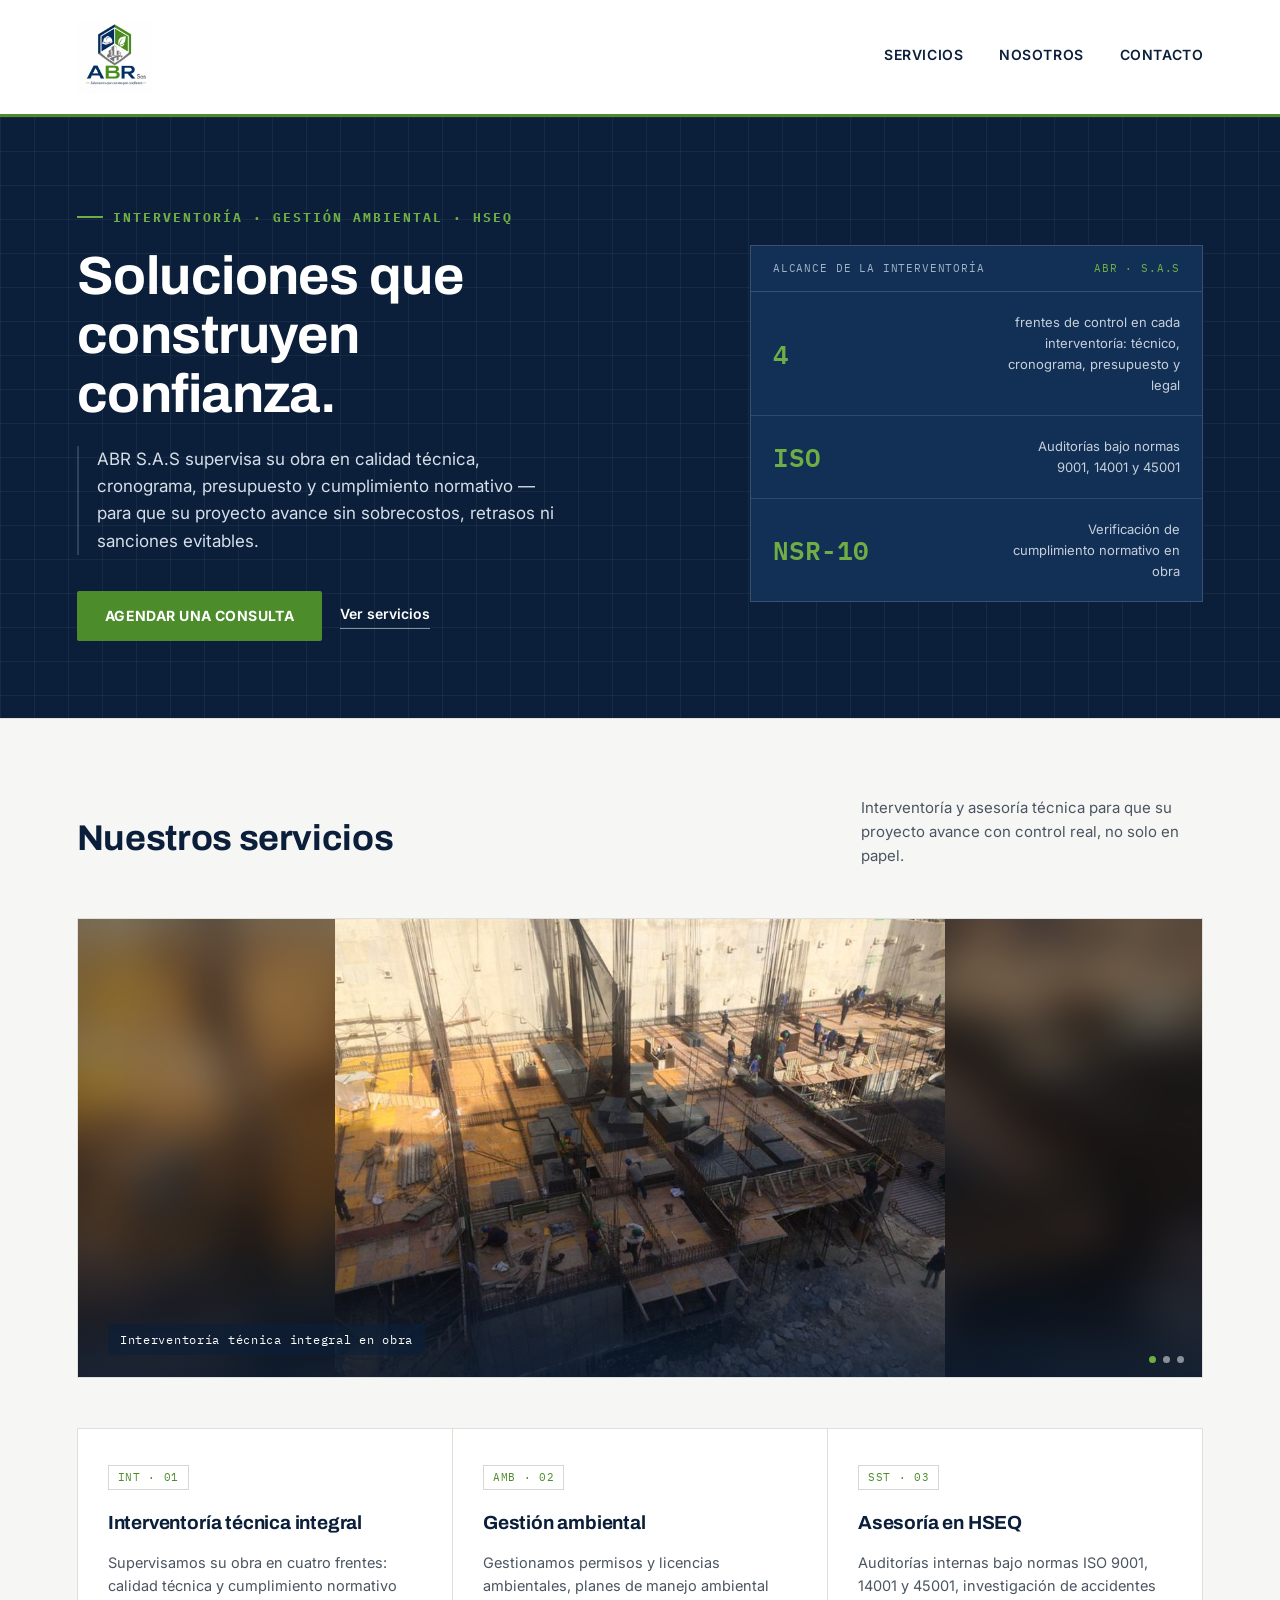
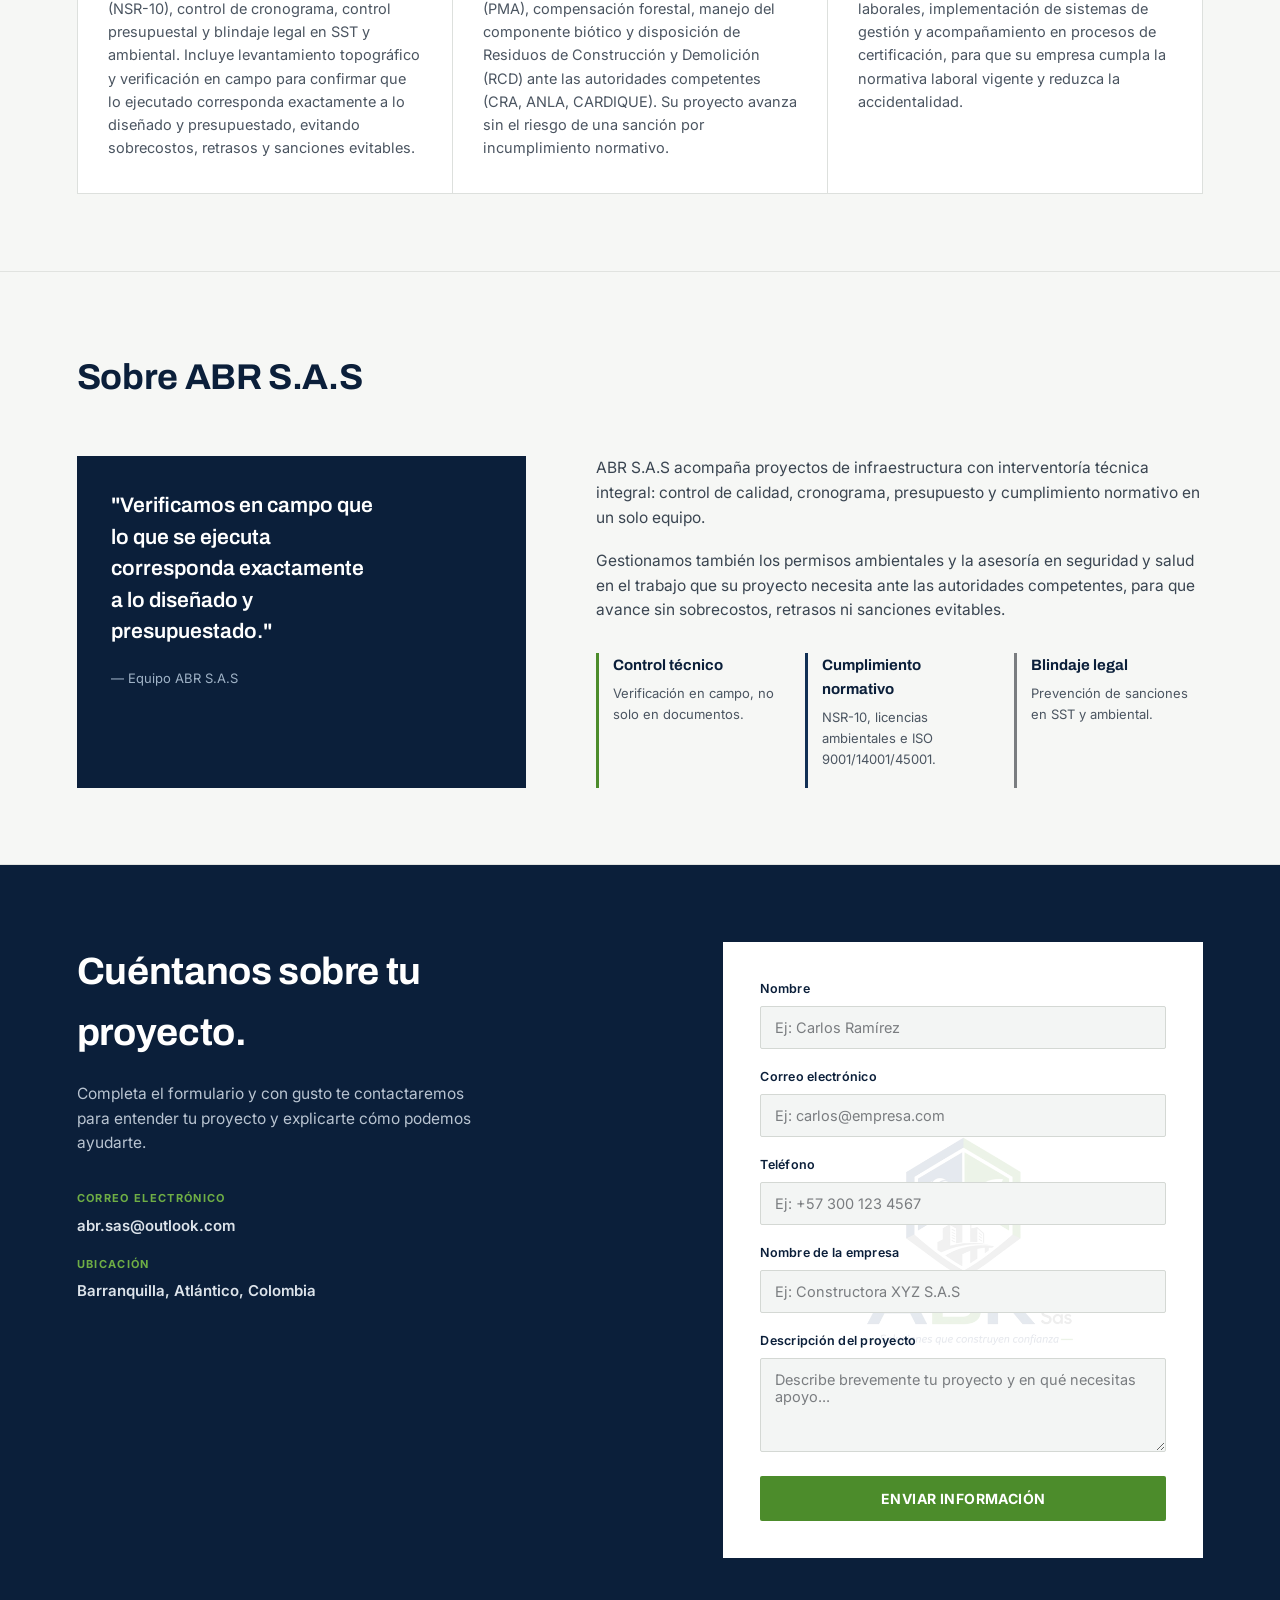
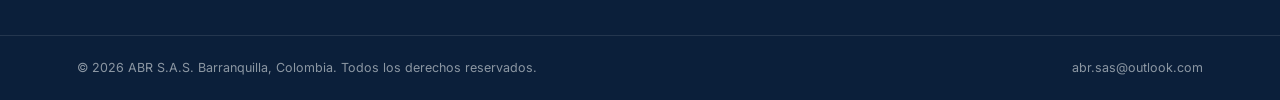
==== index.html @ 5c3ea440 "Ajustes de texto: quita DAMAB, simplifica SST/HSEQ a HSEQ, y afina una oración - Quita "DAMAB" de la" ====
<!DOCTYPE html>
<html lang="es">
<head>
<meta charset="UTF-8">
<meta name="viewport" content="width=device-width, initial-scale=1.0">
<title>ABR S.A.S | Interventoría Técnica, Gestión Ambiental y SST en Barranquilla</title>
<meta name="description" content="ABR S.A.S: interventoría técnica integral, levantamiento topográfico, gestión ambiental (PMA, licencias) y asesoría en HSEQ bajo ISO 9001, 14001 y 45001 para proyectos de construcción en Barranquilla y Colombia.">
<meta name="keywords" content="interventoría técnica construcción, levantamiento topográfico, NSR-10, gestión ambiental PMA, compensación forestal, licencias ambientales Barranquilla, HSEQ, ISO 9001 14001 45001, interventoría obra Colombia, ABR SAS">
<meta name="robots" content="index, follow">
<link rel="canonical" href="https://www.abrsas.com/">

<!-- Open Graph / redes sociales -->
<meta property="og:type" content="website">
<meta property="og:locale" content="es_CO">
<meta property="og:title" content="ABR S.A.S | Soluciones que construyen confianza">
<meta property="og:description" content="Interventoría técnica integral, gestión ambiental y asesoría en HSEQ para proyectos de construcción en Barranquilla y Colombia.">
<meta property="og:image" content="https://www.abrsas.com/img/logo.png">
<meta property="og:url" content="https://www.abrsas.com/">
<meta property="og:site_name" content="ABR S.A.S">

<!-- Twitter Card -->
<meta name="twitter:card" content="summary_large_image">
<meta name="twitter:title" content="ABR S.A.S | Soluciones que construyen confianza">
<meta name="twitter:description" content="Interventoría técnica integral, gestión ambiental y asesoría en HSEQ para proyectos de construcción.">
<meta name="twitter:image" content="https://www.abrsas.com/img/logo.png">

<!-- Favicon -->
<link rel="icon" type="image/png" href="img/favicon.png">
<link rel="apple-touch-icon" href="img/favicon.png">

<!-- Datos estructurados: LocalBusiness -->
<script type="application/ld+json">
{
  "@context": "https://schema.org",
  "@type": "ProfessionalService",
  "name": "ABR S.A.S",
  "description": "Interventoría técnica integral, gestión ambiental (PMA, licencias) y asesoría en HSEQ bajo ISO 9001, 14001 y 45001 para proyectos de construcción.",
  "image": "https://www.abrsas.com/img/logo.png",
  "email": "abr.sas@outlook.com",
  "url": "https://www.abrsas.com/",
  "address": {
    "@type": "PostalAddress",
    "addressLocality": "Barranquilla",
    "addressRegion": "Atlántico",
    "addressCountry": "CO"
  },
  "areaServed": "Colombia",
  "slogan": "Soluciones que construyen confianza",
  "priceRange": "$$"
}
</script>

<link rel="preconnect" href="https://fonts.googleapis.com">
<link rel="preconnect" href="https://fonts.gstatic.com" crossorigin>
<link href="https://fonts.googleapis.com/css2?family=Archivo:wght@500;600;700;800&family=Inter:wght@400;500;600&family=IBM+Plex+Mono:wght@500;600&display=swap" rel="stylesheet">
<link rel="stylesheet" href="styles.css">
</head>
<body>

<header>
  <div class="mark">
    <img src="img/logo.png" alt="Logo de ABR S.A.S, empresa de interventoría técnica, gestión ambiental y SST" width="74" height="72" loading="eager">
  </div>
  <nav>
    <a href="#servicios">Servicios</a>
    <a href="#nosotros">Nosotros</a>
    <a href="#contacto">Contacto</a>
  </nav>
</header>

<main>
<section class="hero">
  <img class="watermark" src="img/logo.png" alt="" aria-hidden="true" style="right:-60px; bottom:-80px; width:520px; height:auto;">
  <div>
    <div class="eyebrow">Interventoría · Gestión ambiental · HSEQ</div>
    <h1>Soluciones que construyen confianza.</h1>
    <p class="sub">ABR S.A.S supervisa su obra en calidad técnica, cronograma, presupuesto y cumplimiento normativo — para que su proyecto avance sin sobrecostos, retrasos ni sanciones evitables.</p>
    <div class="hero-actions">
      <a class="btn-primary" href="#contacto">Agendar una consulta</a>
      <a class="btn-secondary" href="#servicios">Ver servicios</a>
    </div>
  </div>
  <div class="stat-card">
    <div class="stat-card-head">
      <span>Alcance de la interventoría</span>
      <span>ABR · S.A.S</span>
    </div>
    <div class="stat-row">
      <div class="num">4</div>
      <div class="lbl">frentes de control en cada interventoría: técnico, cronograma, presupuesto y legal</div>
    </div>
    <div class="stat-row">
      <div class="num">ISO</div>
      <div class="lbl">Auditorías bajo normas 9001, 14001 y 45001</div>
    </div>
    <div class="stat-row">
      <div class="num">NSR-10</div>
      <div class="lbl">Verificación de cumplimiento normativo en obra</div>
    </div>
  </div>
</section>

<section id="servicios">
  <div class="section-head">
    <h2>Nuestros servicios</h2>
    <p>Interventoría y asesoría técnica para que su proyecto avance con control real, no solo en papel.</p>
  </div>

  <div class="photo-carousel" id="photoCarousel">
    <div class="slide active">
      <img class="bg" src="img/foto1.jpg" alt="" aria-hidden="true">
      <div class="slide-inner">
        <img class="fg" src="img/foto1.jpg" alt="Interventoría técnica integral en obra de construcción — control de calidad, cronograma y presupuesto por ABR S.A.S en Barranquilla" loading="lazy">
      </div>
      <span class="slide-caption">Interventoría técnica integral en obra</span>
    </div>
    <div class="slide">
      <img class="bg" src="img/foto2.jpg" alt="" aria-hidden="true">
      <div class="slide-inner">
        <img class="fg" src="img/foto2.jpg" alt="Gestión ambiental y compensación forestal como parte del Plan de Manejo Ambiental (PMA) ejecutado por ABR S.A.S" loading="lazy">
      </div>
      <span class="slide-caption">Gestión ambiental — Plan de Manejo Ambiental</span>
    </div>
    <div class="slide">
      <img class="bg" src="img/foto3.jpg" alt="" aria-hidden="true">
      <div class="slide-inner">
        <img class="fg" src="img/foto3.jpg" alt="Levantamiento topográfico con equipo GPS de precisión, parte de la interventoría técnica de ABR S.A.S" loading="lazy">
      </div>
      <span class="slide-caption">Levantamiento topográfico</span>
    </div>
    <div class="dots">
      <span class="dot active"></span>
      <span class="dot"></span>
      <span class="dot"></span>
    </div>
  </div>

  <div class="services">
    <div class="service-card">
      <span class="code">INT&nbsp;·&nbsp;01</span>
      <h3>Interventoría técnica integral</h3>
      <p>Supervisamos su obra en cuatro frentes: calidad técnica y cumplimiento normativo (NSR-10), control de cronograma, control presupuestal y blindaje legal en SST y ambiental. Incluye levantamiento topográfico y verificación en campo para confirmar que lo ejecutado corresponda exactamente a lo diseñado y presupuestado, evitando sobrecostos, retrasos y sanciones evitables.</p>
    </div>
    <div class="service-card">
      <span class="code">AMB&nbsp;·&nbsp;02</span>
      <h3>Gestión ambiental</h3>
      <p>Gestionamos permisos y licencias ambientales, planes de manejo ambiental (PMA), compensación forestal, manejo del componente biótico y disposición de Residuos de Construcción y Demolición (RCD) ante las autoridades competentes (CRA, ANLA, CARDIQUE). Su proyecto avanza sin el riesgo de una sanción por incumplimiento normativo.</p>
    </div>
    <div class="service-card">
      <span class="code">SST&nbsp;·&nbsp;03</span>
      <h3>Asesoría en HSEQ</h3>
      <p>Auditorías internas bajo normas ISO 9001, 14001 y 45001, investigación de accidentes laborales, implementación de sistemas de gestión y acompañamiento en procesos de certificación, para que su empresa cumpla la normativa laboral vigente y reduzca la accidentalidad.</p>
    </div>
  </div>
</section>

<section id="nosotros">
  <div class="section-head">
    <h2>Sobre ABR S.A.S</h2>
  </div>
  <div class="about">
    <div class="about-figure">
      <div class="quote">"Verificamos en campo que lo que se ejecuta corresponda exactamente a lo diseñado y presupuestado."</div>
      <div class="quote-attr">— Equipo ABR S.A.S</div>
    </div>
    <div class="about-body">
      <p>ABR S.A.S acompaña proyectos de infraestructura con interventoría técnica integral: control de calidad, cronograma, presupuesto y cumplimiento normativo en un solo equipo.</p>
      <p>Gestionamos también los permisos ambientales y la asesoría en seguridad y salud en el trabajo que su proyecto necesita ante las autoridades competentes, para que avance sin sobrecostos, retrasos ni sanciones evitables.</p>
      <div class="pillars">
        <div class="pillar">
          <h4>Control técnico</h4>
          <p>Verificación en campo, no solo en documentos.</p>
        </div>
        <div class="pillar">
          <h4>Cumplimiento normativo</h4>
          <p>NSR-10, licencias ambientales e ISO 9001/14001/45001.</p>
        </div>
        <div class="pillar">
          <h4>Blindaje legal</h4>
          <p>Prevención de sanciones en SST y ambiental.</p>
        </div>
      </div>
    </div>
  </div>
</section>

<section class="contact" id="contacto">
  <img class="watermark" src="img/logo.png" alt="" aria-hidden="true" style="left:-40px; top:-60px; width:420px; height:auto;">
  <div class="contact-grid">
    <div>
      <h2>Cuéntanos sobre tu proyecto.</h2>
      <p class="lead">Completa el formulario y con gusto te contactaremos para entender tu proyecto y explicarte cómo podemos ayudarte.</p>

      <div class="contact-info">
        <div class="contact-item">
          <div class="label">Correo electrónico</div>
          <div class="value"><a href="mailto:abr.sas@outlook.com">abr.sas@outlook.com</a></div>
        </div>
        <div class="contact-item">
          <div class="label">Ubicación</div>
          <div class="value">Barranquilla, Atlántico, Colombia</div>
        </div>
      </div>
    </div>

    <div class="contact-card">
      <img class="watermark" src="img/logo.png" alt="" aria-hidden="true" style="left:50%; top:50%; transform:translate(-50%,-50%); width:260px; height:auto; opacity:0.10;">
      <form class="project-form" id="projectForm">
        <!-- Anti-spam: campo invisible, si un bot lo llena se descarta el envío -->
        <input type="text" name="_honey" style="display:none">

        <div class="form-field">
          <label for="nombre">Nombre</label>
          <input type="text" id="nombre" name="Nombre" required placeholder="Ej: Carlos Ramírez">
        </div>

        <div class="form-field">
          <label for="correo">Correo electrónico</label>
          <input type="email" id="correo" name="Correo electrónico" required placeholder="Ej: carlos@empresa.com">
        </div>

        <div class="form-field">
          <label for="telefono">Teléfono</label>
          <input type="tel" id="telefono" name="Teléfono" required placeholder="Ej: +57 300 123 4567">
        </div>

        <div class="form-field">
          <label for="empresa">Nombre de la empresa</label>
          <input type="text" id="empresa" name="Nombre de la empresa" required placeholder="Ej: Constructora XYZ S.A.S">
        </div>

        <div class="form-field">
          <label for="proyecto">Descripción del proyecto</label>
          <textarea id="proyecto" name="Descripción del proyecto" rows="4" required placeholder="Describe brevemente tu proyecto y en qué necesitas apoyo..."></textarea>
        </div>

        <button type="submit" class="btn-light" id="formSubmitBtn">Enviar información</button>
        <p id="formError" style="display:none;color:#C0392B;font-size:13.5px;margin-top:-6px;">No se pudo enviar. Por favor intenta de nuevo o escríbenos directo a abr.sas@outlook.com.</p>
      </form>

      <div id="formSuccess" style="display:none;text-align:center;padding:20px 0;">
        <div style="font-size:40px;margin-bottom:14px;">✅</div>
        <h3 style="color:var(--navy-deep);font-size:20px;margin-bottom:10px;">¡Gracias por escribirnos!</h3>
        <p style="color:#4B5561;font-size:14.5px;">Recibimos la información de tu proyecto. Nuestro equipo te contactará muy pronto a través del correo que nos compartiste.</p>
      </div>
    </div>
  </div>
</section>

</main>

<footer>
  <span>© 2026 ABR S.A.S. Barranquilla, Colombia. Todos los derechos reservados.</span>
  <span>abr.sas@outlook.com</span>
</footer>

</body>
<script src="script.js"></script>
</html>
---- styles.css ----
:root{
    --navy:#123055;
    --navy-deep:#0B1F3A;
    --green:#4C8C2B;
    --green-light:#6FAE45;
    --gray:#7A7D80;
    --gray-light:#F3F5F4;
    --paper:#F6F7F5;
    --white:#FFFFFF;
  }
  *{margin:0;padding:0;box-sizing:border-box;}
  html{scroll-behavior:smooth;}
  body{
    background:var(--paper);
    color:var(--navy-deep);
    font-family:'Inter',sans-serif;
    line-height:1.6;
  }
  h1,h2,h3{
    font-family:'Archivo',sans-serif;
    font-weight:700;
    letter-spacing:-0.01em;
  }
  a{color:inherit;text-decoration:none;}

  /* ===== HEADER ===== */
  header{
    display:flex;
    justify-content:space-between;
    align-items:center;
    padding:20px 6vw;
    background:var(--white);
    border-bottom:3px solid var(--green);
    position:sticky;
    top:0;
    z-index:10;
  }
  .mark{
    display:flex;
    align-items:center;
    gap:14px;
  }
  .mark img{
    height:74px;
    width:auto;
    display:block;
  }
  nav{display:flex;gap:36px;}
  nav a{
    font-size:14px;
    font-weight:600;
    color:var(--navy-deep);
    position:relative;
    padding-bottom:3px;
    text-transform:uppercase;
    letter-spacing:0.04em;
  }
  nav a::after{
    content:"";
    position:absolute;
    left:0;bottom:0;
    width:0;height:2px;
    background:var(--green);
    transition:width .25s ease;
  }
  nav a:hover::after{width:100%;}

  /* ===== HERO ===== */
  .hero{
    position:relative;
    display:grid;
    grid-template-columns:1.15fr 0.85fr;
    align-items:center;
    gap:60px;
    padding:7vw 6vw 6vw;
    background-color:var(--navy-deep);
    background-image:
      linear-gradient(rgba(255,255,255,0.05) 1px, transparent 1px),
      linear-gradient(90deg, rgba(255,255,255,0.05) 1px, transparent 1px);
    background-size:34px 34px;
    color:var(--white);
    overflow:hidden;
  }
  .eyebrow{
    font-size:12.5px;
    letter-spacing:0.16em;
    text-transform:uppercase;
    color:var(--green-light);
    font-weight:700;
    margin-bottom:20px;
    display:flex;align-items:center;gap:10px;
    font-family:'IBM Plex Mono',monospace;
  }
  .eyebrow::before{
    content:"";
    width:26px;height:2px;
    background:var(--green-light);
    display:inline-block;
  }
  .hero h1{
    font-size:clamp(34px,4.2vw,58px);
    line-height:1.1;
    max-width:15ch;
  }
  .hero p.sub{
    margin-top:22px;
    font-size:17px;
    max-width:44ch;
    color:#D6DEE8;
    border-left:2px solid rgba(255,255,255,0.15);
    padding-left:18px;
  }
  .hero-actions{
    margin-top:36px;
    display:flex;
    gap:18px;
    align-items:center;
    position:relative;
    z-index:2;
  }
  .btn-primary{
    background:var(--green);
    color:var(--white);
    padding:14px 28px;
    font-size:14px;
    font-weight:700;
    border-radius:2px;
    display:inline-block;
    transition:background .2s ease;
    text-transform:uppercase;
    letter-spacing:0.03em;
  }
  .btn-primary:hover{background:var(--green-light);}
  .btn-secondary{
    font-size:14px;
    font-weight:600;
    border-bottom:1px solid rgba(255,255,255,0.5);
    padding-bottom:3px;
    color:var(--white);
  }

  /* hero visual: ficha técnica, como el cuadro de rotulación de un plano */
  .stat-card{
    background:var(--navy);
    border:1px solid rgba(255,255,255,0.16);
    padding:0;
    position:relative;
    z-index:2;
  }
  .stat-card .stat-card-head{
    display:flex;
    justify-content:space-between;
    align-items:center;
    padding:14px 22px;
    border-bottom:1px solid rgba(255,255,255,0.16);
    font-family:'IBM Plex Mono',monospace;
    font-size:10.5px;
    letter-spacing:0.08em;
    color:#9FB2C6;
    text-transform:uppercase;
  }
  .stat-card .stat-card-head span:last-child{color:var(--green-light);}
  .stat-row{
    display:flex;
    justify-content:space-between;
    align-items:center;
    padding:20px 22px;
    border-bottom:1px solid rgba(255,255,255,0.12);
    gap:16px;
  }
  .stat-row:last-child{border-bottom:none;}
  .stat-row .num{
    font-family:'IBM Plex Mono',monospace;
    font-size:26px;
    font-weight:600;
    color:var(--green-light);
    flex-shrink:0;
  }
  .stat-row .lbl{
    font-size:13px;
    color:#C6CFDA;
    max-width:22ch;
    text-align:right;
  }

  .watermark{
    position:absolute;
    z-index:-1;
    pointer-events:none;
    opacity:0.06;
    user-select:none;
  }

  /* ===== SECTIONS GENERAL ===== */
  section{
    padding:6vw;
    border-bottom:1px solid #E1E3E0;
  }
  .section-head{
    display:flex;
    justify-content:space-between;
    align-items:flex-end;
    margin-bottom:50px;
    flex-wrap:wrap;
    gap:20px;
  }
  .section-head h2{
    font-size:clamp(26px,2.8vw,36px);
    color:var(--navy-deep);
  }
  .section-head p{
    max-width:38ch;
    color:#4B5561;
    font-size:15px;
  }

  /* ===== CARRUSEL DE FOTOS ===== */
  .photo-carousel{
    position:relative;
    width:100%;
    height:460px;
    overflow:hidden;
    margin-bottom:50px;
    border:1px solid #DDE0DD;
    background:var(--navy-deep);
  }
  .photo-carousel .slide{
    position:absolute;
    inset:0;
    opacity:0;
    transition:opacity 0.8s ease;
  }
  .photo-carousel .slide.active{opacity:1;}
  .photo-carousel .slide .bg{
    position:absolute;
    inset:0;
    width:100%;
    height:100%;
    object-fit:cover;
    filter:blur(18px) brightness(0.55) saturate(1.1);
    transform:scale(1.15);
  }
  .photo-carousel .slide .fg{
    position:relative;
    z-index:1;
    display:block;
    margin:0 auto;
    max-width:100%;
    max-height:100%;
    height:100%;
    width:auto;
    object-fit:contain;
  }
  .photo-carousel .slide-inner{
    position:relative;
    width:100%;
    height:100%;
    display:flex;
    justify-content:center;
  }
  .photo-carousel .slide::after{
    content:"";
    position:absolute;
    inset:0;
    z-index:1;
    background:linear-gradient(0deg, rgba(11,31,58,0.65), rgba(11,31,58,0) 30%);
    pointer-events:none;
  }
  .photo-carousel .slide-caption{
    position:absolute;
    left:30px;bottom:22px;
    z-index:2;
    font-family:'IBM Plex Mono',monospace;
    font-size:12px;
    letter-spacing:0.06em;
    color:#fff;
    background:rgba(11,31,58,0.6);
    padding:6px 12px;
  }
  .photo-carousel .dots{
    position:absolute;
    bottom:14px;right:18px;
    display:flex;
    gap:7px;
    z-index:2;
  }
  .photo-carousel .dot{
    width:7px;height:7px;
    border-radius:50%;
    background:rgba(255,255,255,0.5);
  }
  .photo-carousel .dot.active{background:var(--green-light);}

  /* ===== SERVICIOS ===== */
  .services{
    display:grid;
    grid-template-columns:repeat(3,1fr);
    gap:1px;
    background:#DDE0DD;
    border:1px solid #DDE0DD;
  }
  .service-card{
    background:var(--white);
    padding:34px 30px;
  }
  .service-card .code{
    display:inline-block;
    font-family:'IBM Plex Mono',monospace;
    font-size:11px;
    letter-spacing:0.06em;
    color:var(--green);
    border:1px solid #D4D8D4;
    padding:3px 9px;
    margin-bottom:18px;
  }
  .service-card h3{
    font-size:19px;
    margin-bottom:12px;
    color:var(--navy-deep);
  }
  .service-card p{
    font-size:14.5px;
    color:#4B5561;
  }

  /* ===== SOBRE NOSOTROS ===== */
  .about{
    display:grid;
    grid-template-columns:0.85fr 1.15fr;
    gap:70px;
  }
  .about-figure{
    background:var(--navy-deep);
    color:var(--white);
    padding:34px;
    position:relative;
  }
  .about-figure .quote{
    font-family:'Archivo',sans-serif;
    font-size:21px;
    font-weight:600;
    line-height:1.5;
    max-width:22ch;
  }
  .about-figure .quote-attr{
    margin-top:20px;
    font-size:13px;
    color:#9FB2C6;
  }
  .about-body p{
    color:#3A4551;
    margin-bottom:18px;
    font-size:15.5px;
  }
  .pillars{
    margin-top:30px;
    display:grid;
    grid-template-columns:1fr 1fr 1fr;
    gap:20px;
  }
  .pillar{
    border-left:3px solid var(--green);
    padding-left:14px;
  }
  .pillar:nth-child(2){border-left-color:var(--navy);}
  .pillar:nth-child(3){border-left-color:var(--gray);}
  .pillar h4{
    font-family:'Archivo',sans-serif;
    font-size:15px;
    font-weight:700;
    margin-bottom:6px;
    color:var(--navy-deep);
  }
  .pillar p{
    font-size:13px;
    color:#4B5561;
  }

  /* ===== CONTACTO ===== */
  .contact{
    position:relative;
    overflow:hidden;
    border-bottom:none;
    background:var(--navy-deep);
    color:var(--white);
    padding:6vw;
  }
  .contact-grid{
    display:grid;
    grid-template-columns:1.1fr 0.9fr;
    gap:60px;
  }
  .contact h2{
    color:var(--white);
    font-size:clamp(26px,3vw,38px);
    max-width:17ch;
  }
  .contact p.lead{
    margin-top:18px;
    color:#B9C4D1;
    max-width:42ch;
    font-size:15.5px;
  }
  .contact-card{
    position:relative;
    z-index:0;
    overflow:hidden;
    background:var(--white);
    border:1px solid rgba(255,255,255,0.15);
    padding:36px;
  }
  .contact-row{
    display:flex;
    flex-direction:column;
    gap:22px;
  }
  .contact-item .label{
    font-size:11px;
    letter-spacing:0.12em;
    text-transform:uppercase;
    color:var(--green-light);
    margin-bottom:6px;
    font-weight:700;
  }
  .contact-item .value{
    font-size:16px;
    font-weight:600;
  }
  .contact-item .value a:hover{
    color:var(--green-light);
  }
  .contact-info{
    margin-top:34px;
    display:flex;
    flex-direction:column;
    gap:18px;
  }
  .contact-info .contact-item .label{
    font-size:11px;
    letter-spacing:0.12em;
    text-transform:uppercase;
    color:var(--green-light);
    margin-bottom:6px;
    font-weight:700;
  }
  .contact-info .contact-item .value{
    font-size:15px;
    font-weight:600;
    color:#DCE3EA;
  }
  .contact-info .contact-item .value a:hover{
    color:var(--green-light);
  }

  .btn-light{
    margin-top:30px;
    display:inline-block;
    background:var(--green);
    color:var(--white);
    padding:14px 26px;
    font-size:14px;
    font-weight:700;
    border-radius:2px;
    transition:background .2s ease;
    text-transform:uppercase;
    letter-spacing:0.03em;
    border:none;
    cursor:pointer;
  }
  .btn-light:hover{background:var(--green-light);}

  .project-form{
    display:flex;
    flex-direction:column;
    gap:18px;
  }
  .form-field{
    display:flex;
    flex-direction:column;
    gap:7px;
  }
  .form-field label{
    font-size:12.5px;
    font-weight:600;
    color:var(--navy-deep);
    letter-spacing:0.02em;
  }
  .form-field input,
  .form-field textarea{
    background:var(--gray-light);
    border:1px solid #D4D8D4;
    color:var(--navy-deep);
    padding:12px 14px;
    font-family:'Inter',sans-serif;
    font-size:14.5px;
    border-radius:2px;
    resize:vertical;
  }
  .form-field input::placeholder,
  .form-field textarea::placeholder{
    color:var(--gray);
  }
  .form-field input:focus,
  .form-field textarea:focus{
    outline:none;
    border-color:var(--green-light);
    background:var(--white);
  }
  .project-form button{
    border:none;
    cursor:pointer;
    margin-top:6px;
    font-family:'Inter',sans-serif;
  }

  footer{
    padding:22px 6vw;
    display:flex;
    justify-content:space-between;
    font-size:12.5px;
    color:#8C97A3;
    background:var(--navy-deep);
    border-top:1px solid rgba(255,255,255,0.1);
  }

  @media (max-width:860px){
    header{flex-direction:column;gap:16px;padding:18px 6vw;}
    nav{gap:20px;flex-wrap:wrap;justify-content:center;}
    .hero{grid-template-columns:1fr;padding:14vw 6vw 10vw;}
    .services{grid-template-columns:1fr;}
    .about{grid-template-columns:1fr;}
    .pillars{grid-template-columns:1fr;}
    .contact-grid{grid-template-columns:1fr;gap:44px;}
    .contact-info{margin-top:24px;}
    footer{flex-direction:column;gap:8px;text-align:center;}
  }

  @media (max-width:480px){
    .hero-actions{flex-direction:column;align-items:flex-start;gap:14px;}
    .btn-primary{width:100%;text-align:center;}
    .stat-card{padding:26px 22px;}
    .stat-row{flex-direction:column;align-items:flex-start;gap:8px;}
    .stat-row .lbl{text-align:left;}
    .contact-card{padding:26px 22px;}
    .service-card{padding:30px 22px;}
    nav{gap:16px;font-size:13px;}
    .photo-carousel{height:320px;}
  }

  @media (prefers-reduced-motion:reduce){
    html{scroll-behavior:auto;}
    *{transition:none !important;}
  }

  a:focus-visible, button:focus-visible{
    outline:2px solid var(--green);
    outline-offset:2px;
  }
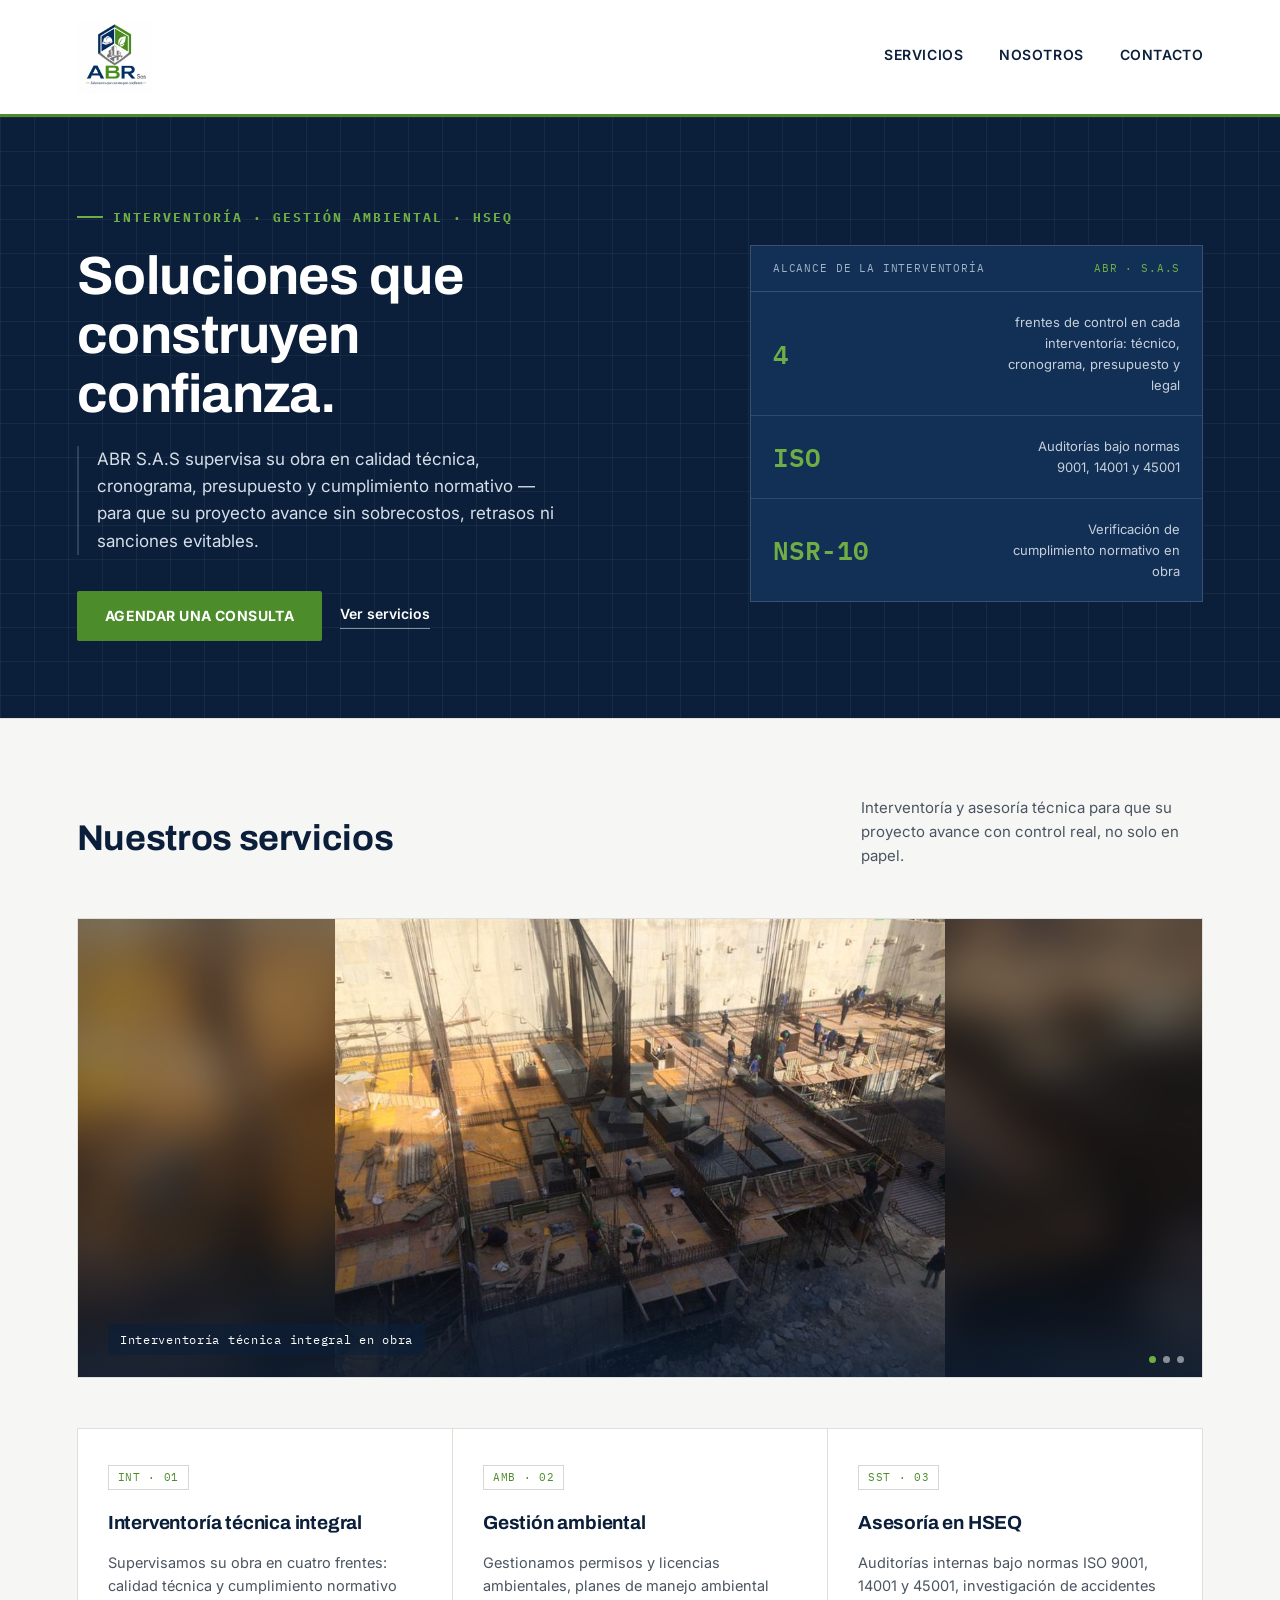
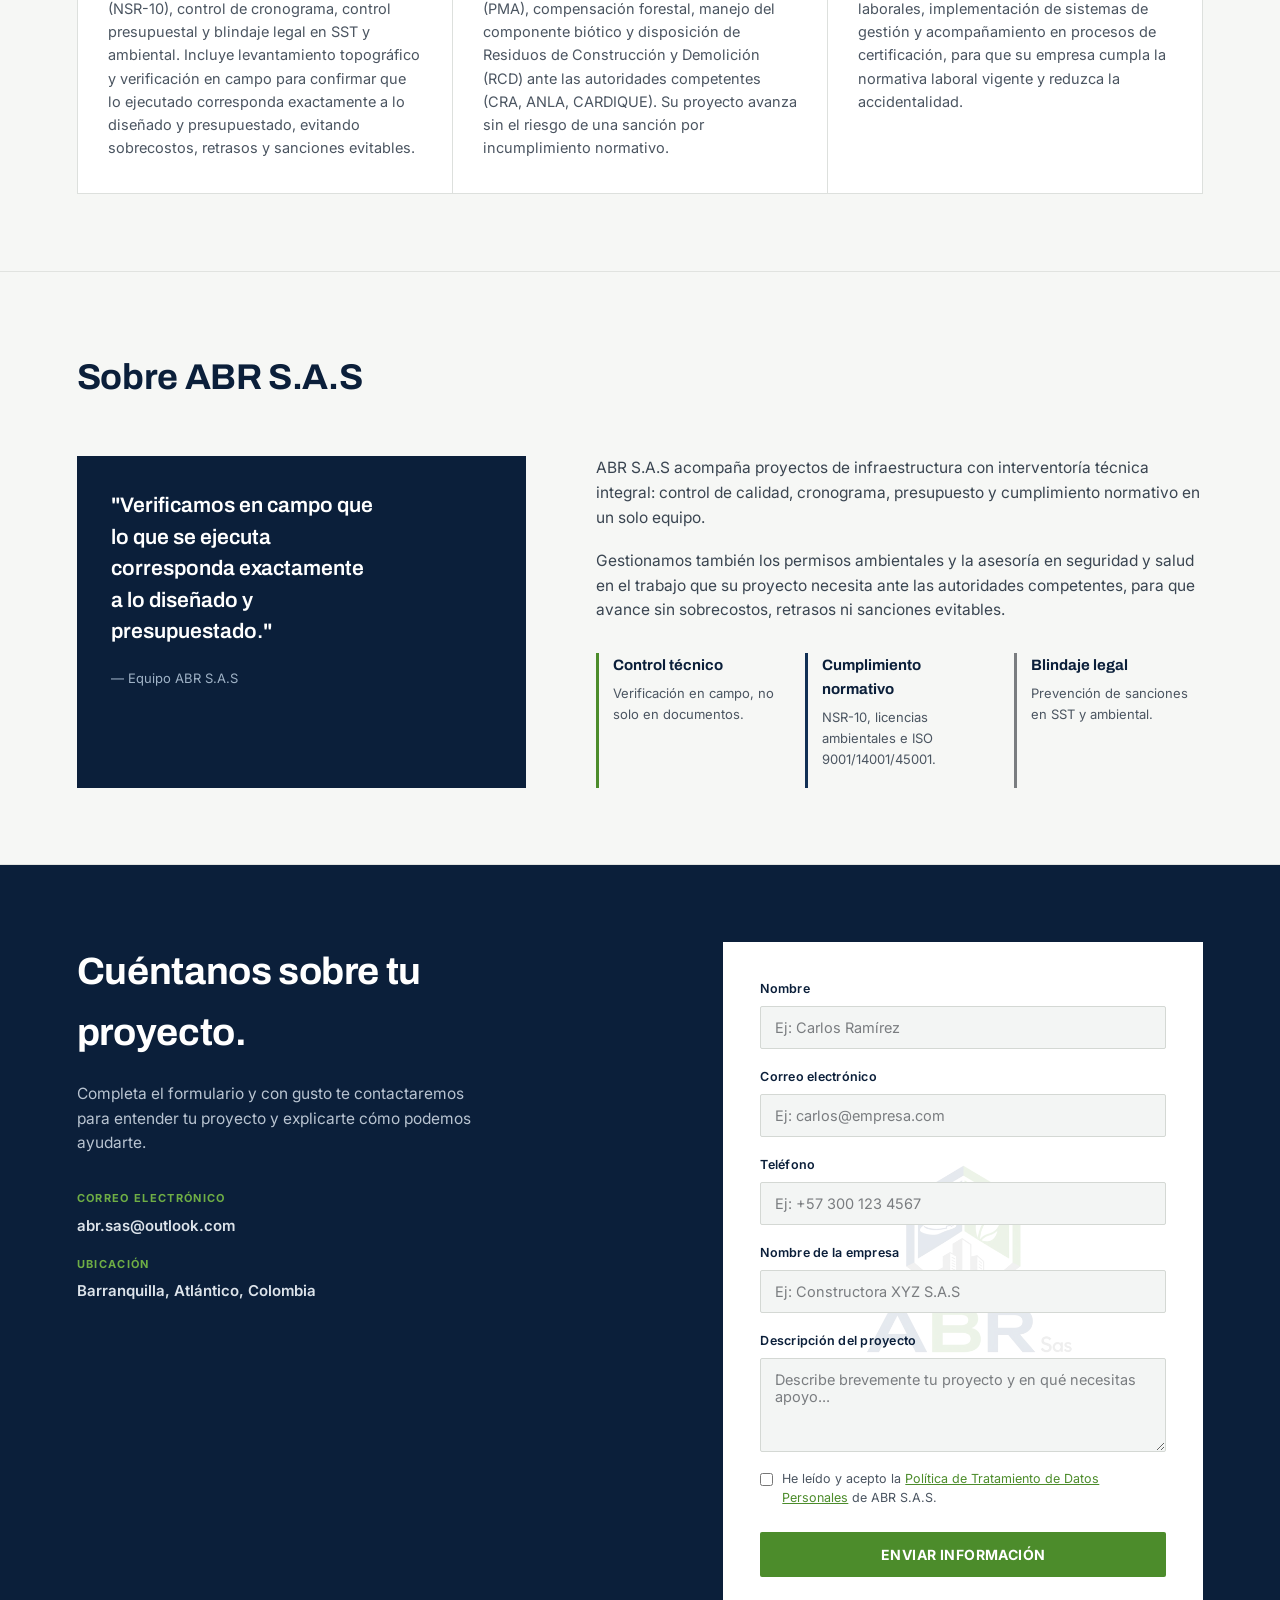
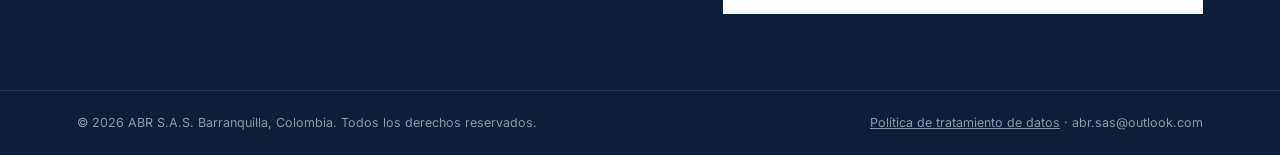
==== commit ec6f5b09: "Agrega checkbox de consentimiento y registro paralelo en Google Sheets - docs/politica-tratamiento-d" ====
--- a/index.html
+++ b/index.html
@@ -234,6 +234,12 @@
           <textarea id="proyecto" name="Descripción del proyecto" rows="4" required placeholder="Describe brevemente tu proyecto y en qué necesitas apoyo..."></textarea>
         </div>
 
+        <div class="form-consent">
+          <input type="checkbox" id="consentimiento" name="Consentimiento" required>
+          <label for="consentimiento">He leído y acepto la <a href="docs/politica-tratamiento-datos.pdf" target="_blank" rel="noopener">Política de Tratamiento de Datos Personales</a> de ABR S.A.S.</label>
+        </div>
+        <p id="consentError" style="display:none;color:#C0392B;font-size:13.5px;margin-top:-10px;">Debes aceptar la política para continuar.</p>
+
         <button type="submit" class="btn-light" id="formSubmitBtn">Enviar información</button>
         <p id="formError" style="display:none;color:#C0392B;font-size:13.5px;margin-top:-6px;">No se pudo enviar. Por favor intenta de nuevo o escríbenos directo a abr.sas@outlook.com.</p>
       </form>
@@ -251,7 +257,7 @@
 
 <footer>
   <span>© 2026 ABR S.A.S. Barranquilla, Colombia. Todos los derechos reservados.</span>
-  <span>abr.sas@outlook.com</span>
+  <span><a href="docs/politica-tratamiento-datos.pdf" target="_blank" rel="noopener">Política de tratamiento de datos</a> · abr.sas@outlook.com</span>
 </footer>
 
 </body>
--- a/styles.css
+++ b/styles.css
@@ -513,6 +513,29 @@
     font-family:'Inter',sans-serif;
   }
 
+  .form-consent{
+    display:flex;
+    align-items:flex-start;
+    gap:9px;
+  }
+  .form-consent input[type="checkbox"]{
+    margin-top:3px;
+    flex-shrink:0;
+    accent-color:var(--green);
+  }
+  .form-consent label{
+    font-size:12.5px;
+    color:#4B5561;
+    line-height:1.5;
+  }
+  .form-consent label a{
+    color:var(--green);
+    text-decoration:underline;
+  }
+  .form-consent label a:hover{
+    color:var(--green-light);
+  }
+
   footer{
     padding:22px 6vw;
     display:flex;
@@ -521,6 +544,13 @@
     color:#8C97A3;
     background:var(--navy-deep);
     border-top:1px solid rgba(255,255,255,0.1);
+  }
+  footer a{
+    color:#8C97A3;
+    text-decoration:underline;
+  }
+  footer a:hover{
+    color:var(--green-light);
   }
 
   @media (max-width:860px){
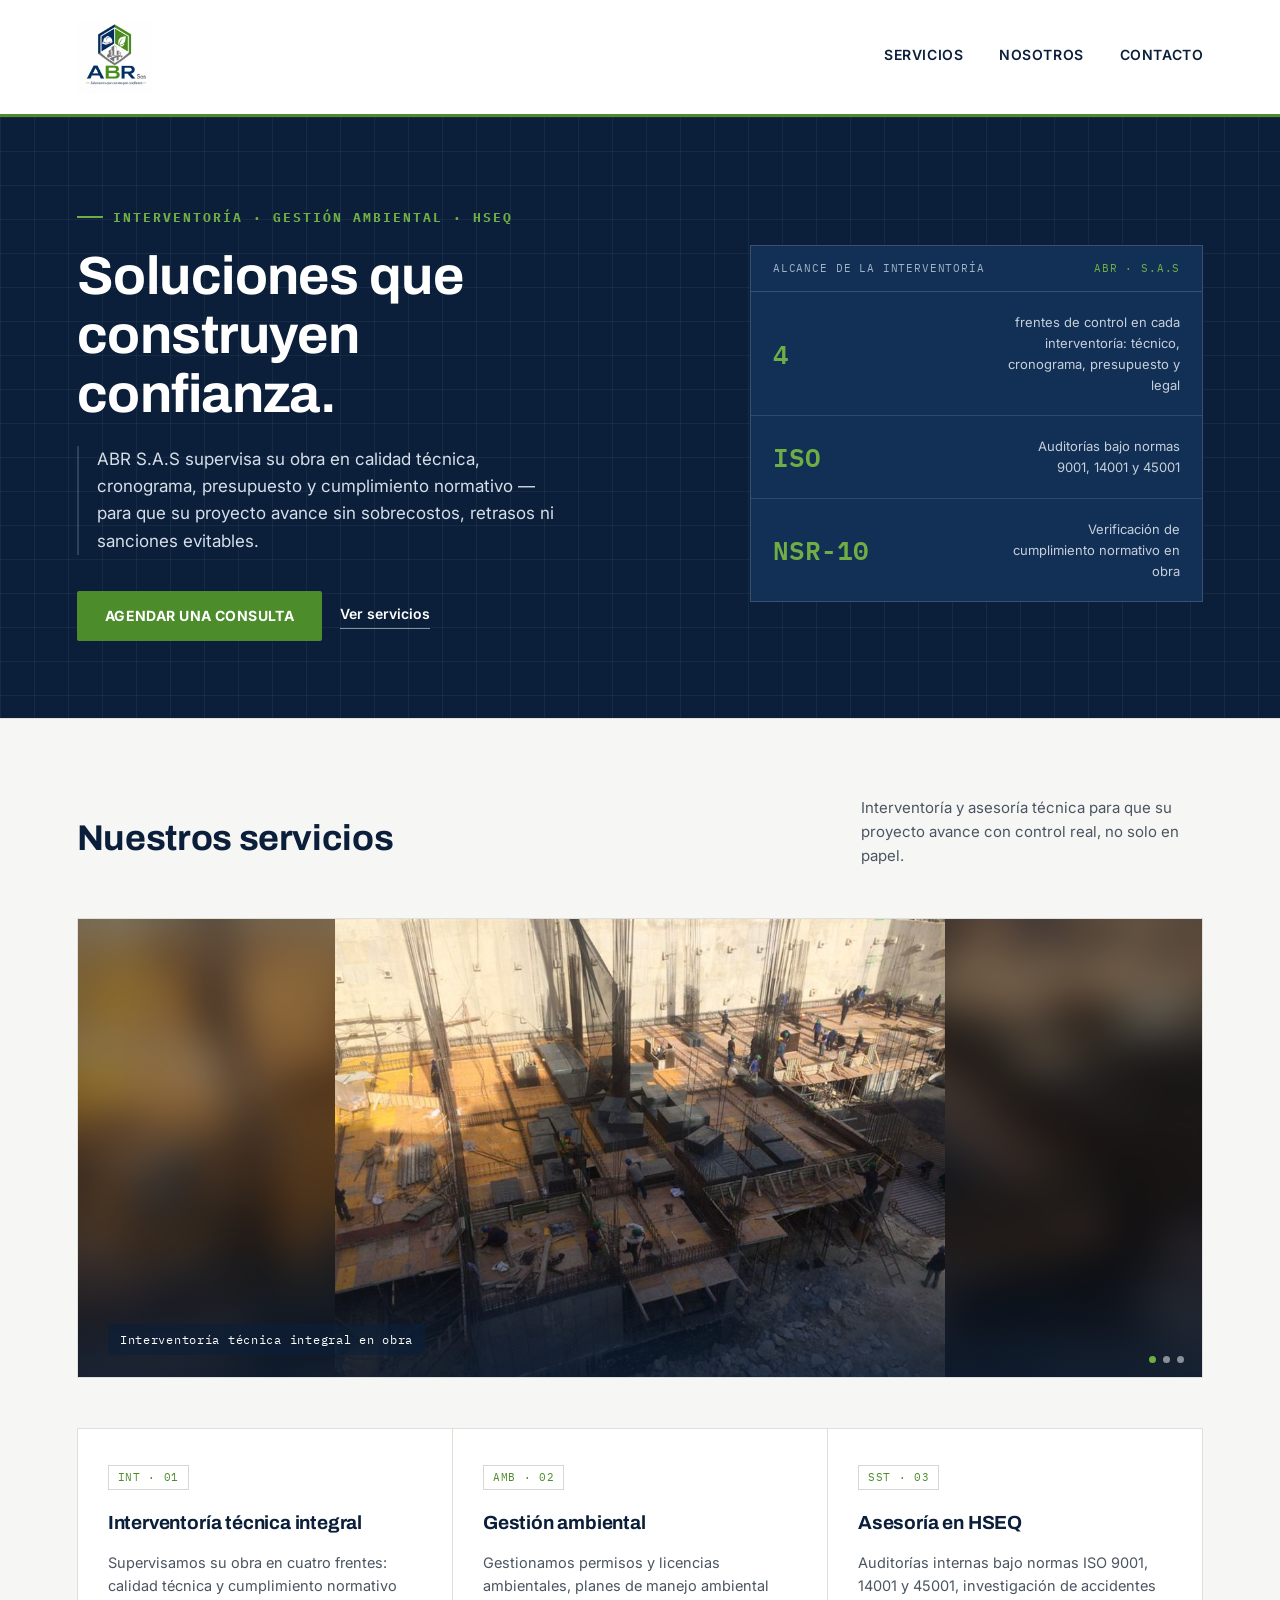
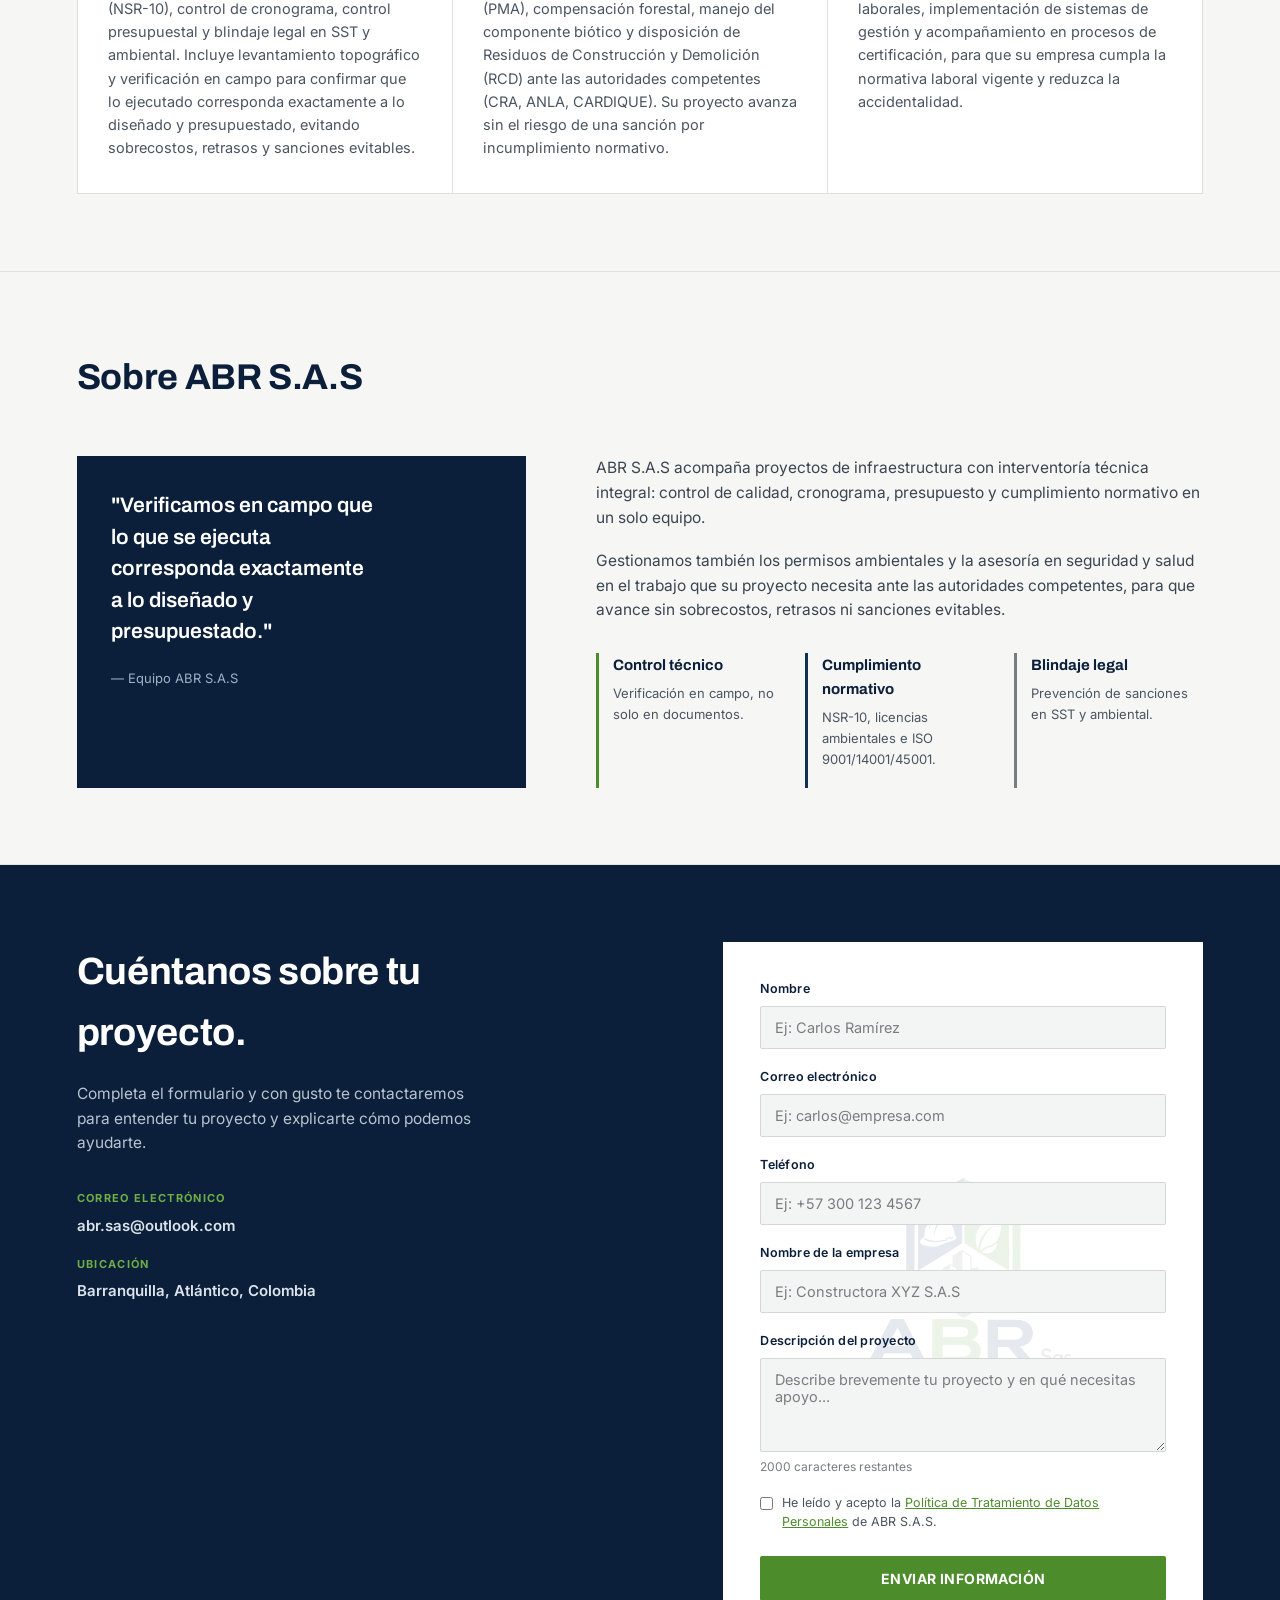
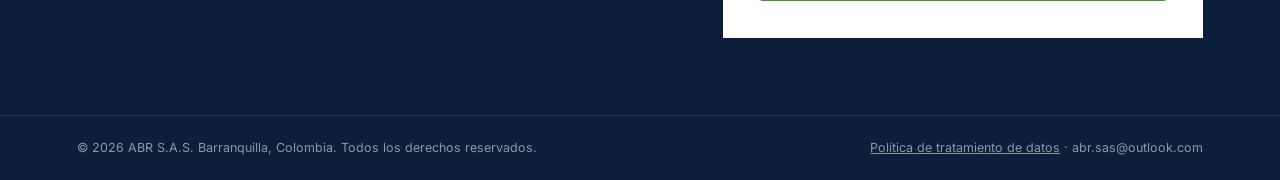
==== commit 06afaea9: "Renombra el honeypot y agrega limites de longitud y sanitizacion - Honeypot: name/id pasa de "websit" ====
--- a/index.html
+++ b/index.html
@@ -205,40 +205,58 @@
 
     <div class="contact-card">
       <img class="watermark" src="img/logo.png" alt="" aria-hidden="true" style="left:50%; top:50%; transform:translate(-50%,-50%); width:260px; height:auto; opacity:0.10;">
-      <form class="project-form" id="projectForm">
-        <!-- Anti-spam: campo invisible, si un bot lo llena se descarta el envío -->
-        <input type="text" name="_honey" style="display:none">
-
+      <form class="project-form" id="projectForm" novalidate>
+        <!-- Honeypot anti-spam: invisible para humanos, atractivo para bots que
+             llenan todos los campos. No usa display:none ni visibility:hidden
+             porque muchos bots evalúan computed styles y los detectan; se saca
+             de pantalla con .hp-field. tabindex="-1" lo excluye del tab-order,
+             aria-hidden lo oculta a lectores de pantalla, y autocomplete="off"
+             reduce el riesgo de que un gestor de contraseñas lo rellene solo
+             (un falso positivo bloquearía a un humano legítimo). -->
+        <div class="hp-field" aria-hidden="true">
+          <label for="company_url_ref">No llenar este campo</label>
+          <input type="text" id="company_url_ref" name="company_url_ref" tabindex="-1" autocomplete="off">
+        </div>
+
+        <!-- Los maxlength de abajo están duplicados como constantes en
+             script.js a propósito: si alguien quita el atributo desde
+             DevTools, la validación en JS sigue aplicando el límite. -->
         <div class="form-field">
           <label for="nombre">Nombre</label>
-          <input type="text" id="nombre" name="Nombre" required placeholder="Ej: Carlos Ramírez">
+          <input type="text" id="nombre" name="Nombre" required minlength="2" maxlength="100" placeholder="Ej: Carlos Ramírez">
+          <p id="nombreError" class="field-error">Este campo excede el límite de caracteres permitido</p>
         </div>
 
         <div class="form-field">
           <label for="correo">Correo electrónico</label>
-          <input type="email" id="correo" name="Correo electrónico" required placeholder="Ej: carlos@empresa.com">
+          <input type="email" id="correo" name="Correo electrónico" required maxlength="150" placeholder="Ej: carlos@empresa.com">
+          <p id="correoError" class="field-error">Este campo excede el límite de caracteres permitido</p>
         </div>
 
         <div class="form-field">
           <label for="telefono">Teléfono</label>
-          <input type="tel" id="telefono" name="Teléfono" required placeholder="Ej: +57 300 123 4567">
+          <input type="tel" id="telefono" name="Teléfono" required maxlength="20" placeholder="Ej: +57 300 123 4567">
+          <p id="telefonoError" style="display:none;color:#C0392B;font-size:13.5px;margin-top:-2px;">El teléfono solo debe contener números</p>
         </div>
 
         <div class="form-field">
           <label for="empresa">Nombre de la empresa</label>
-          <input type="text" id="empresa" name="Nombre de la empresa" required placeholder="Ej: Constructora XYZ S.A.S">
+          <input type="text" id="empresa" name="Nombre de la empresa" required maxlength="150" placeholder="Ej: Constructora XYZ S.A.S">
+          <p id="empresaError" class="field-error">Este campo excede el límite de caracteres permitido</p>
         </div>
 
         <div class="form-field">
           <label for="proyecto">Descripción del proyecto</label>
-          <textarea id="proyecto" name="Descripción del proyecto" rows="4" required placeholder="Describe brevemente tu proyecto y en qué necesitas apoyo..."></textarea>
+          <textarea id="proyecto" name="Descripción del proyecto" rows="4" required maxlength="2000" placeholder="Describe brevemente tu proyecto y en qué necesitas apoyo..."></textarea>
+          <p id="proyectoContador" class="char-counter">2000 caracteres restantes</p>
+          <p id="proyectoError" class="field-error">Este campo excede el límite de caracteres permitido</p>
         </div>
 
         <div class="form-consent">
           <input type="checkbox" id="consentimiento" name="Consentimiento" required>
           <label for="consentimiento">He leído y acepto la <a href="docs/politica-tratamiento-datos.pdf" target="_blank" rel="noopener">Política de Tratamiento de Datos Personales</a> de ABR S.A.S.</label>
         </div>
-        <p id="consentError" style="display:none;color:#C0392B;font-size:13.5px;margin-top:-10px;">Debes aceptar la política para continuar.</p>
+        <p id="consentError" style="display:none;color:#C0392B;font-size:13.5px;margin-top:-10px;">Debes aceptar la Política de Tratamiento de Datos Personales para poder enviar el formulario.</p>
 
         <button type="submit" class="btn-light" id="formSubmitBtn">Enviar información</button>
         <p id="formError" style="display:none;color:#C0392B;font-size:13.5px;margin-top:-6px;">No se pudo enviar. Por favor intenta de nuevo o escríbenos directo a abr.sas@outlook.com.</p>
--- a/styles.css
+++ b/styles.css
@@ -513,6 +513,40 @@
     font-family:'Inter',sans-serif;
   }
 
+  /* Errores por campo: mismo rojo y tamaño que los mensajes ya existentes
+     del formulario. Ocultos por defecto; el JS los muestra con display:block. */
+  .field-error{
+    display:none;
+    color:#C0392B;
+    font-size:13.5px;
+    margin-top:-2px;
+  }
+  /* Contador de caracteres del textarea: discreto, en el gris del sitio. */
+  .char-counter{
+    font-size:12px;
+    color:var(--gray);
+    margin-top:-2px;
+  }
+  .char-counter.limite-cerca{
+    color:#C0392B;
+  }
+
+  /* Honeypot: fuera de pantalla y sin tamaño, pero sin display:none ni
+     visibility:hidden (los bots modernos detectan justamente esos dos).
+     Va dentro de .contact-card, que es position:relative y overflow:hidden,
+     así que el desplazamiento negativo queda clipeado ahí: no produce scroll
+     horizontal ni afecta el layout del formulario real. */
+  .hp-field{
+    position:absolute;
+    left:-9999px;
+    top:auto;
+    width:0;
+    height:0;
+    opacity:0;
+    overflow:hidden;
+    pointer-events:none;
+  }
+
   .form-consent{
     display:flex;
     align-items:flex-start;
